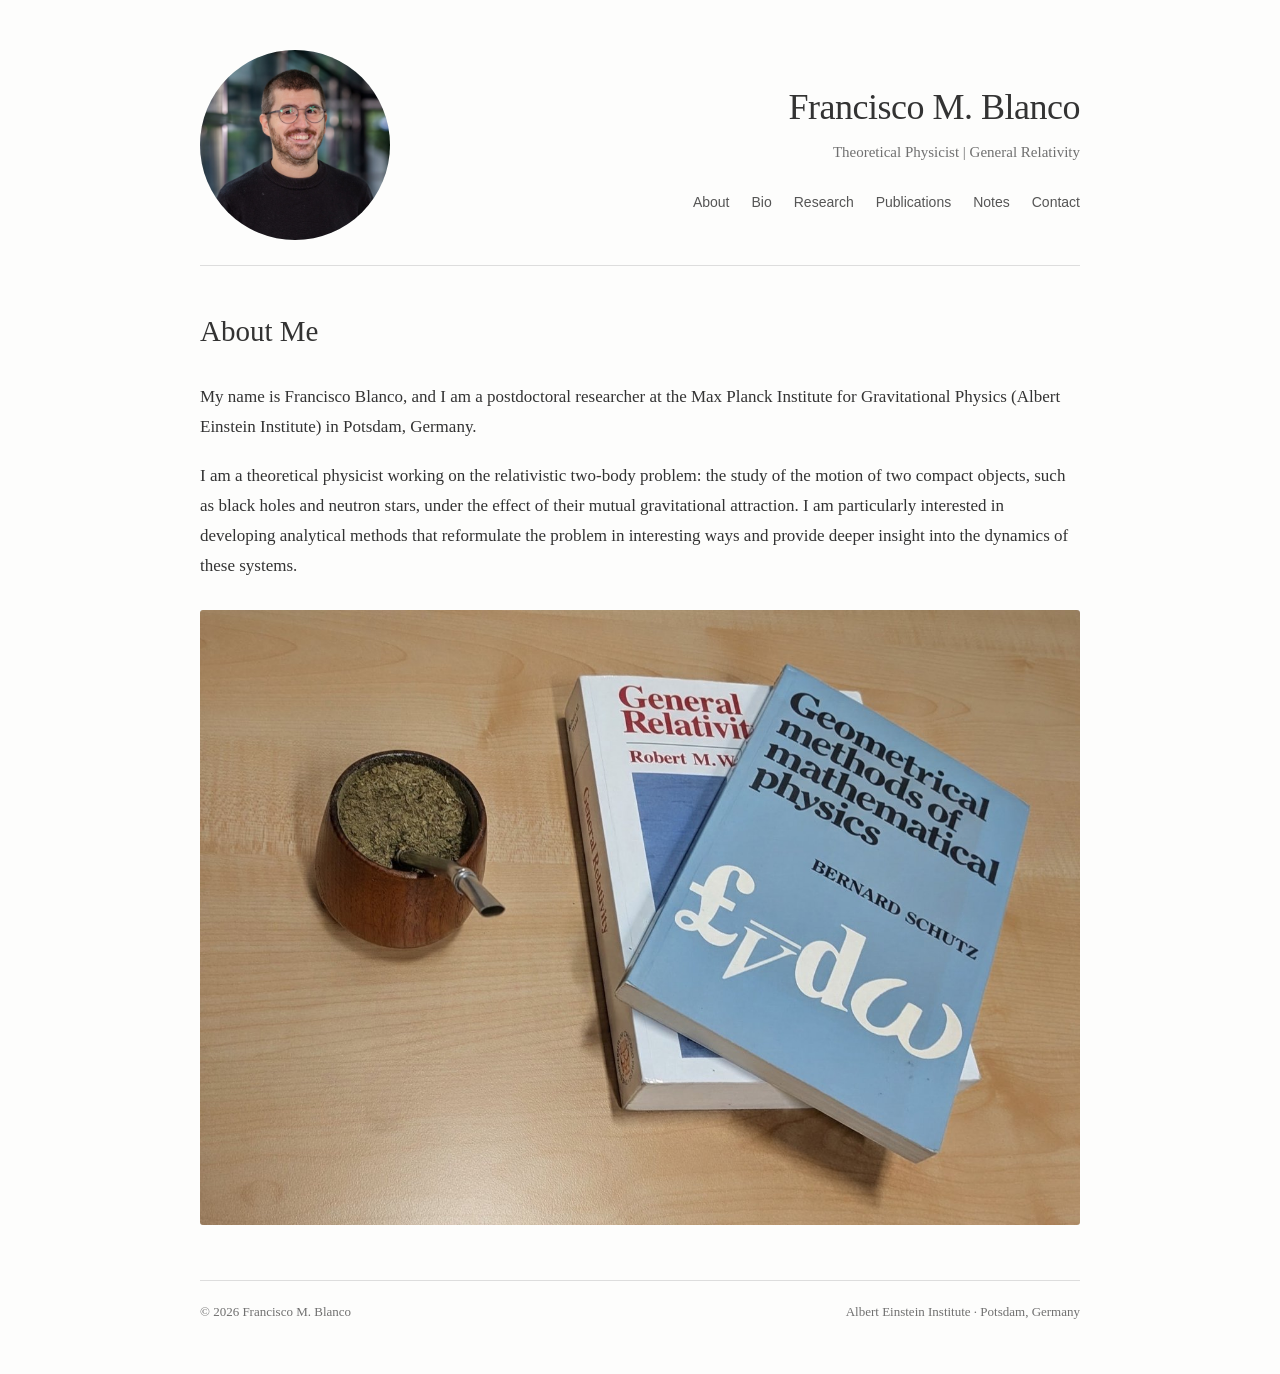
==== index.html @ 6c4c750c "Update index.html" ====
<!DOCTYPE html>
<html lang="en">
<head>
  <meta charset="UTF-8">
  <meta name="viewport" content="width=device-width, initial-scale=1.0">
  <meta name="description" content="Francisco M. Blanco — theoretical physicist working on general relativity and compact-binary dynamics.">
  <title>About | Francisco M. Blanco</title>
  <link rel="stylesheet" href="style.css?v=2">
</head>
<body>
  <div class="container">
    <header class="site-header">
      <div class="portrait" aria-label="Portrait of Francisco Blanco">
        <span class="portrait-fallback" aria-hidden="true">FB</span>
        <img src="profile.jpg" alt="Francisco Blanco" onerror="this.style.display='none'">
      </div>
      <div class="header-content">
        <h1 class="site-title"><a href="index.html">Francisco M. Blanco</a></h1>
        <p class="subtitle">Theoretical Physicist | General Relativity</p>
        <nav aria-label="Main navigation">
  <a href="/">About</a>
  <a href="/biography">Bio</a>
  <a href="/research">Research</a>
  <a href="/publications">Publications</a>
  <a href="/notes">Notes</a>
  <a href="/contact">Contact</a>
</nav>
      </div>
    </header>
    <main>
      <section>
        <h2>About Me</h2>
        <p>My name is Francisco Blanco, and I am a postdoctoral researcher at the Max Planck Institute for Gravitational Physics (Albert Einstein Institute) in Potsdam, Germany.</p>
        <p>I am a theoretical physicist working on the relativistic two-body problem: the study of the motion of two compact objects, such as black holes and neutron stars, under the effect of their mutual gravitational attraction. I am particularly interested in developing analytical methods that reformulate the problem in interesting ways and provide deeper insight into the dynamics of these systems.</p>
        <figure style="margin: 30px 0 0;">
          <img src="about-photo.jpg" alt="Mate and books on general relativity and mathematical physics on a desk" style="display: block; width: 100%; height: auto; border-radius: 3px;" loading="lazy">
        </figure>
      </section>
    </main>
<footer class="site-footer">
  <span>© 2026 Francisco M. Blanco</span>
  <span>Albert Einstein Institute · Potsdam, Germany</span>
</footer>
  </div>
</body>
</html>
---- style.css ----
/* Shared styling for all pages */
:root { --accent:#357c86; --text:#333; --muted:#707070; --background:#fdfdfc; --line:#dddddd; }
* { box-sizing:border-box; }
body { margin:0; background:var(--background); color:var(--text); font-family:Georgia,"Times New Roman",serif; font-size:17px; line-height:1.75; }
.container { max-width:950px; margin:auto; padding:50px 35px; }
header { padding-bottom:25px; border-bottom:1px solid var(--line); }
.site-title { font-size:36px; font-weight:normal; margin:0; letter-spacing:-.5px; }
.site-title a { color:var(--text); text-decoration:none; }
.subtitle { margin:0 0 25px; color:var(--muted); font-size:15px; }
nav { display:flex; gap:22px; flex-wrap:wrap; }
nav a { color:#555; text-decoration:none; font-family:Arial,sans-serif; font-size:14px; }
nav a:hover,nav a[aria-current="page"] { color:var(--accent); }
nav a[aria-current="page"] { border-bottom:1px solid var(--accent); }
main { padding-top:40px; min-height:340px; }
h2 { font-size:29px; font-weight:normal; margin:0 0 25px; }
h3 { font-size:21px; font-weight:normal; margin:32px 0 10px; }
p { margin:0 0 20px; }
a { color:var(--accent); }
section { margin-bottom:55px; }
.small-note { color:var(--muted); font-size:15px; }
.entry { margin:0 0 22px; }
.entry h3 { margin:0; }
footer { border-top:1px solid var(--line); padding-top:20px; color:var(--muted); font-size:13px; }
@media (max-width:600px) { .container { padding:28px 20px; } .site-title { font-size:29px; } nav { gap:14px; } }

/* Portrait header shared by all pages */
.site-header {
  display: flex;
  align-items: center;
  justify-content: space-between;
  gap: 35px;
}
.portrait {
  position: relative;
  width: 190px;
  height: 190px;
  flex: 0 0 190px;
  border-radius: 50%;
  overflow: hidden;
  background: #e7eeed;
  display: grid;
  place-items: center;
}
.portrait-fallback {
  color: #699097;
  font-size: 44px;
  font-family: Georgia, serif;
}
.portrait img {
  position: absolute;
  inset: 0;
  width: 100%;
  height: 100%;
  object-fit: cover;
  object-position: center;
}
.header-content {
  flex: 1;
  min-width: 0;
  text-align: right;
}
.header-content nav {
  justify-content: flex-end;
}
@media (max-width: 600px) {
  .site-header { flex-direction: column; gap: 18px; }
  .portrait { width: 130px; height: 130px; flex-basis: 130px; }
  .header-content { text-align: center; width: 100%; }
  .header-content nav { justify-content: center; }
  .subtitle { margin-bottom: 18px; }
}

.site-footer {
  display: flex;
  justify-content: space-between;
  align-items: center;
  width: 100%;
  gap: 20px;
}

.site-footer span:last-child {
  margin-left: auto;
  text-align: right;
}
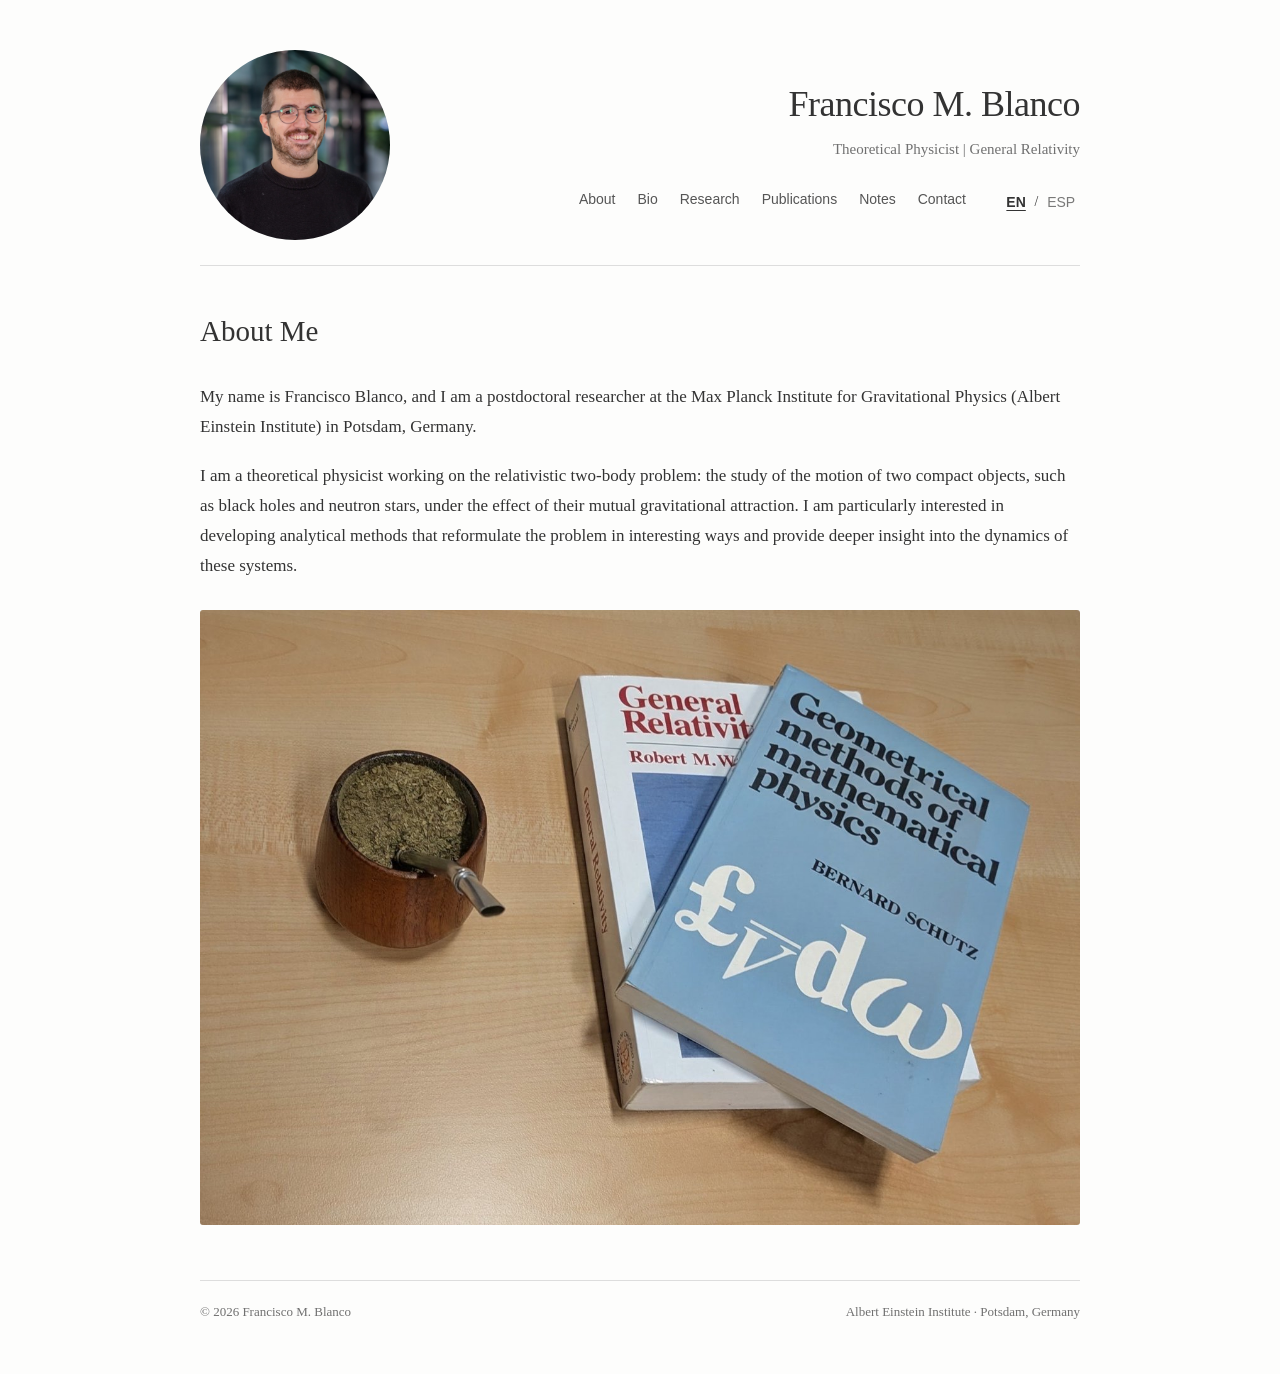
==== commit a90178e7: "Add files via upload" ====
--- a/index.html
+++ b/index.html
@@ -1,46 +1,54 @@
-<!DOCTYPE html>
-<html lang="en">
-<head>
-  <meta charset="UTF-8">
-  <meta name="viewport" content="width=device-width, initial-scale=1.0">
-  <meta name="description" content="Francisco M. Blanco — theoretical physicist working on general relativity and compact-binary dynamics.">
-  <title>About | Francisco M. Blanco</title>
-  <link rel="stylesheet" href="style.css?v=2">
-</head>
-<body>
-  <div class="container">
-    <header class="site-header">
-      <div class="portrait" aria-label="Portrait of Francisco Blanco">
-        <span class="portrait-fallback" aria-hidden="true">FB</span>
-        <img src="profile.jpg" alt="Francisco Blanco" onerror="this.style.display='none'">
-      </div>
-      <div class="header-content">
-        <h1 class="site-title"><a href="index.html">Francisco M. Blanco</a></h1>
-        <p class="subtitle">Theoretical Physicist | General Relativity</p>
-        <nav aria-label="Main navigation">
-  <a href="/">About</a>
-  <a href="/biography">Bio</a>
-  <a href="/research">Research</a>
-  <a href="/publications">Publications</a>
-  <a href="/notes">Notes</a>
-  <a href="/contact">Contact</a>
-</nav>
-      </div>
-    </header>
-    <main>
-      <section>
-        <h2>About Me</h2>
-        <p>My name is Francisco Blanco, and I am a postdoctoral researcher at the Max Planck Institute for Gravitational Physics (Albert Einstein Institute) in Potsdam, Germany.</p>
-        <p>I am a theoretical physicist working on the relativistic two-body problem: the study of the motion of two compact objects, such as black holes and neutron stars, under the effect of their mutual gravitational attraction. I am particularly interested in developing analytical methods that reformulate the problem in interesting ways and provide deeper insight into the dynamics of these systems.</p>
-        <figure style="margin: 30px 0 0;">
-          <img src="about-photo.jpg" alt="Mate and books on general relativity and mathematical physics on a desk" style="display: block; width: 100%; height: auto; border-radius: 3px;" loading="lazy">
-        </figure>
-      </section>
-    </main>
-<footer class="site-footer">
-  <span>© 2026 Francisco M. Blanco</span>
-  <span>Albert Einstein Institute · Potsdam, Germany</span>
-</footer>
-  </div>
-</body>
-</html>
+<!DOCTYPE html>
+<html lang="en">
+<head>
+  <meta charset="UTF-8">
+  <meta name="viewport" content="width=device-width, initial-scale=1.0">
+  <meta name="description" content="Francisco M. Blanco — theoretical physicist working on general relativity and compact-binary dynamics.">
+  <title>About | Francisco M. Blanco</title>
+  <link rel="stylesheet" href="style.css?v=2">
+<style id="language-switch-style">
+  .language-switch { display: inline-flex; align-items: center; gap: .25rem; margin-left: .85rem; white-space: nowrap; font-size: .85rem; }
+  .language-switch a { color: inherit; text-decoration: none; opacity: .65; padding: .18rem .3rem; border-radius: .2rem; }
+  .language-switch a[aria-current="true"] { opacity: 1; font-weight: 700; text-decoration: underline; text-underline-offset: .2rem; }
+  .language-switch a:hover { opacity: 1; }
+  @media (max-width: 650px) { .language-switch { margin-left: .35rem; } }
+</style>
+</head>
+<body>
+  <div class="container">
+    <header class="site-header">
+      <div class="portrait" aria-label="Portrait of Francisco Blanco">
+        <span class="portrait-fallback" aria-hidden="true">FB</span>
+        <img src="profile.jpg" alt="Francisco Blanco" onerror="this.style.display='none'">
+      </div>
+      <div class="header-content">
+        <h1 class="site-title"><a href="/">Francisco M. Blanco</a></h1>
+        <p class="subtitle">Theoretical Physicist | General Relativity</p>
+        <nav aria-label="Main navigation">
+  <a href="/">About</a>
+  <a href="/biography">Bio</a>
+  <a href="/research">Research</a>
+  <a href="/publications">Publications</a>
+  <a href="/notes">Notes</a>
+  <a href="/contact">Contact</a>
+<span class="language-switch" role="group" aria-label="Language / Idioma"><a href="index.html" lang="en" hreflang="en" aria-current="true">EN</a><span aria-hidden="true">/</span><a href="esp/index.html" lang="es" hreflang="es">ESP</a></span>
+      </nav>
+      </div>
+    </header>
+    <main>
+      <section>
+        <h2>About Me</h2>
+        <p>My name is Francisco Blanco, and I am a postdoctoral researcher at the Max Planck Institute for Gravitational Physics (Albert Einstein Institute) in Potsdam, Germany.</p>
+        <p>I am a theoretical physicist working on the relativistic two-body problem: the study of the motion of two compact objects, such as black holes and neutron stars, under the effect of their mutual gravitational attraction. I am particularly interested in developing analytical methods that reformulate the problem in interesting ways and provide deeper insight into the dynamics of these systems.</p>
+        <figure style="margin: 30px 0 0;">
+          <img src="about-photo.jpg" alt="Mate and books on general relativity and mathematical physics on a desk" style="display: block; width: 100%; height: auto; border-radius: 3px;" loading="lazy">
+        </figure>
+      </section>
+    </main>
+<footer class="site-footer">
+  <span>© 2026 Francisco M. Blanco</span>
+  <span>Albert Einstein Institute · Potsdam, Germany</span>
+</footer>
+  </div>
+</body>
+</html>
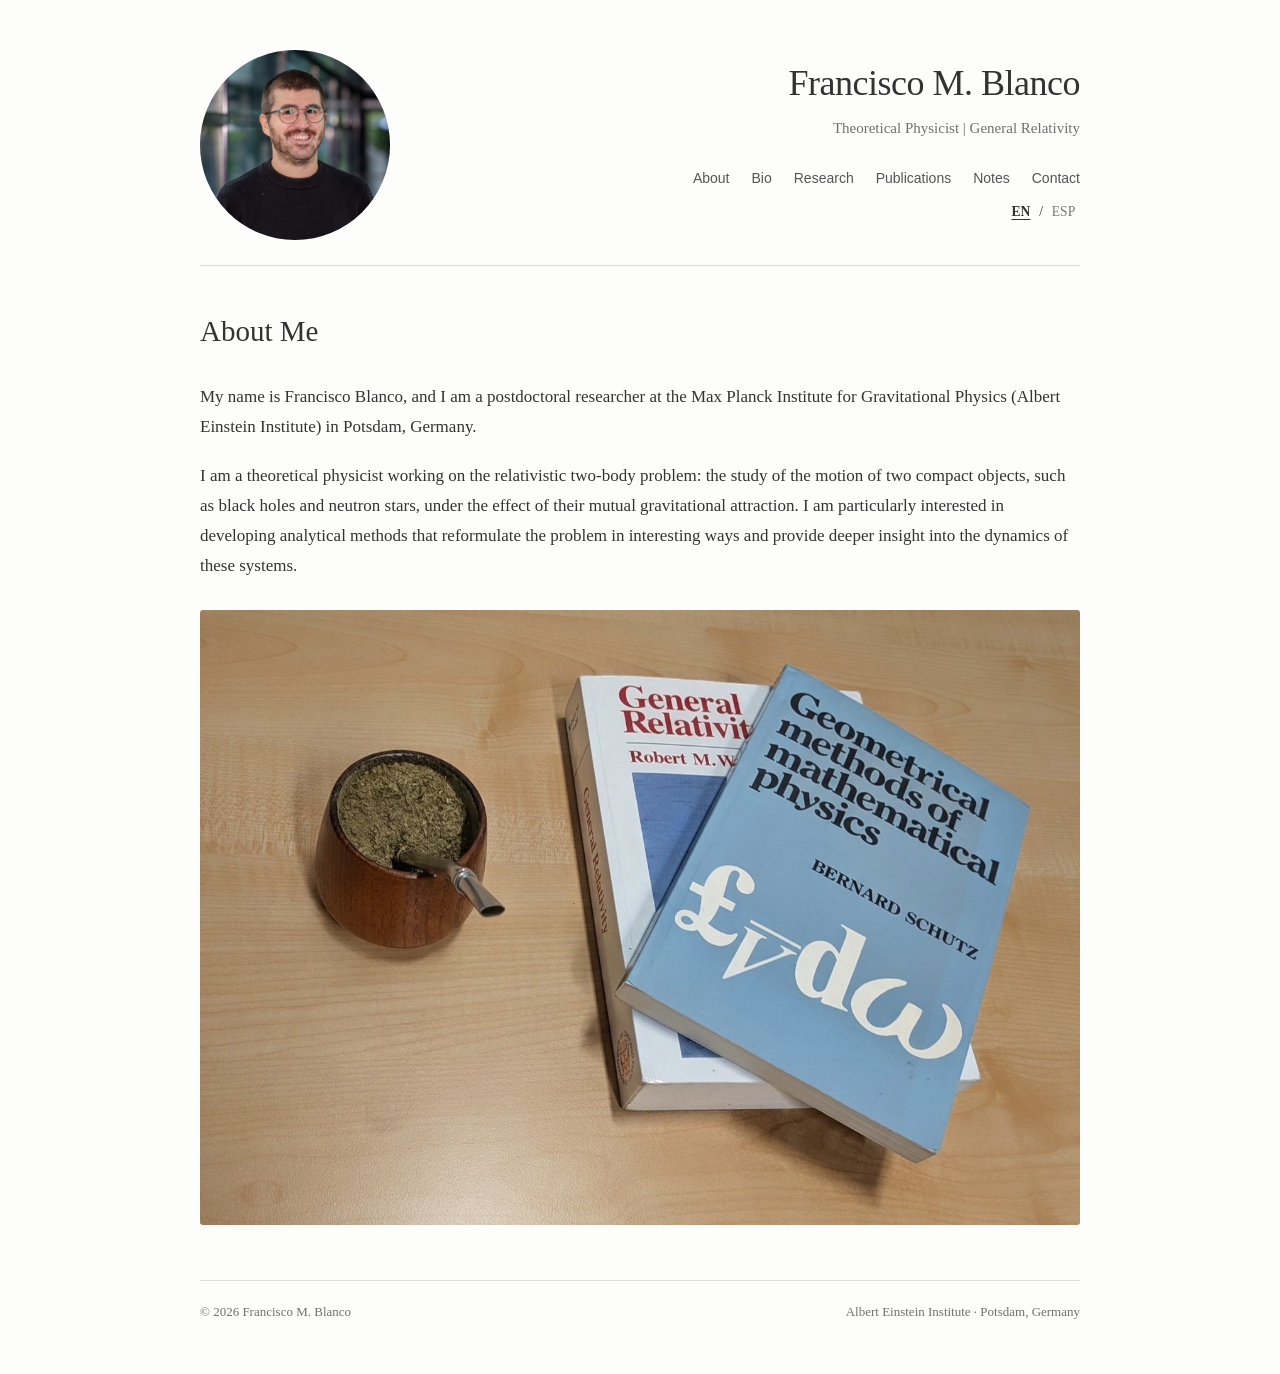
==== commit 9699fabd: "Add files via upload" ====
--- a/index.html
+++ b/index.html
@@ -6,14 +6,14 @@
   <meta name="description" content="Francisco M. Blanco — theoretical physicist working on general relativity and compact-binary dynamics.">
   <title>About | Francisco M. Blanco</title>
   <link rel="stylesheet" href="style.css?v=2">
+
 <style id="language-switch-style">
-  .language-switch { display: inline-flex; align-items: center; gap: .25rem; margin-left: .85rem; white-space: nowrap; font-size: .85rem; }
+  .language-switch-row { display: flex; justify-content: flex-end; margin: .45rem 0 .7rem; }
+  .language-switch { display: inline-flex; align-items: center; gap: .25rem; font-size: .85rem; white-space: nowrap; }
   .language-switch a { color: inherit; text-decoration: none; opacity: .65; padding: .18rem .3rem; border-radius: .2rem; }
   .language-switch a[aria-current="true"] { opacity: 1; font-weight: 700; text-decoration: underline; text-underline-offset: .2rem; }
   .language-switch a:hover { opacity: 1; }
-  @media (max-width: 650px) { .language-switch { margin-left: .35rem; } }
-</style>
-</head>
+</style></head>
 <body>
   <div class="container">
     <header class="site-header">
@@ -31,8 +31,9 @@
   <a href="/publications">Publications</a>
   <a href="/notes">Notes</a>
   <a href="/contact">Contact</a>
-<span class="language-switch" role="group" aria-label="Language / Idioma"><a href="index.html" lang="en" hreflang="en" aria-current="true">EN</a><span aria-hidden="true">/</span><a href="esp/index.html" lang="es" hreflang="es">ESP</a></span>
+
       </nav>
+      <div class="language-switch-row"><span class="language-switch" role="group" aria-label="Language / Idioma"><a href="index.html" lang="en" hreflang="en" aria-current="true">EN</a><span aria-hidden="true">/</span><a href="esp/index.html" lang="es" hreflang="es">ESP</a></span></div>
       </div>
     </header>
     <main>
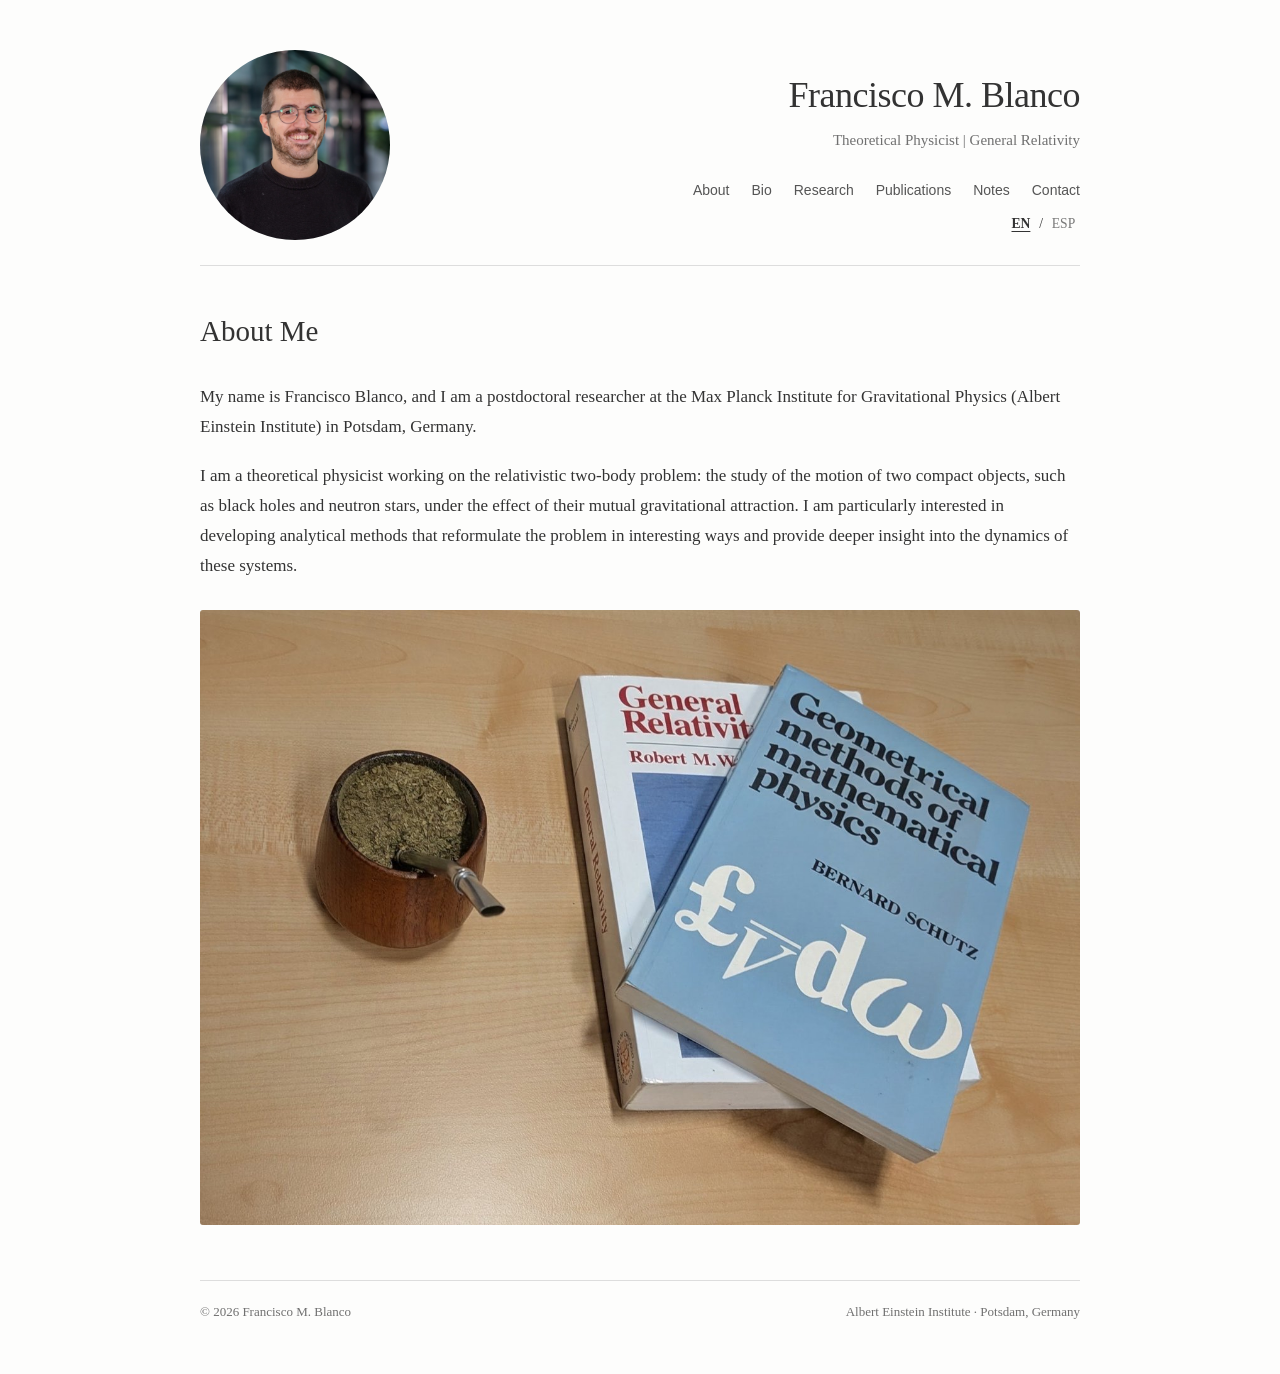
==== commit fc50bcbb: "Add files via upload" ====
--- a/index.html
+++ b/index.html
@@ -13,7 +13,12 @@
   .language-switch a { color: inherit; text-decoration: none; opacity: .65; padding: .18rem .3rem; border-radius: .2rem; }
   .language-switch a[aria-current="true"] { opacity: 1; font-weight: 700; text-decoration: underline; text-underline-offset: .2rem; }
   .language-switch a:hover { opacity: 1; }
-</style></head>
+</style>
+<style id="header-alignment-adjustment">
+  /* Lower the text alongside the portrait, without moving the portrait. */
+  .site-header .header-content { position: relative; top: 12px; }
+</style>
+</head>
 <body>
   <div class="container">
     <header class="site-header">
